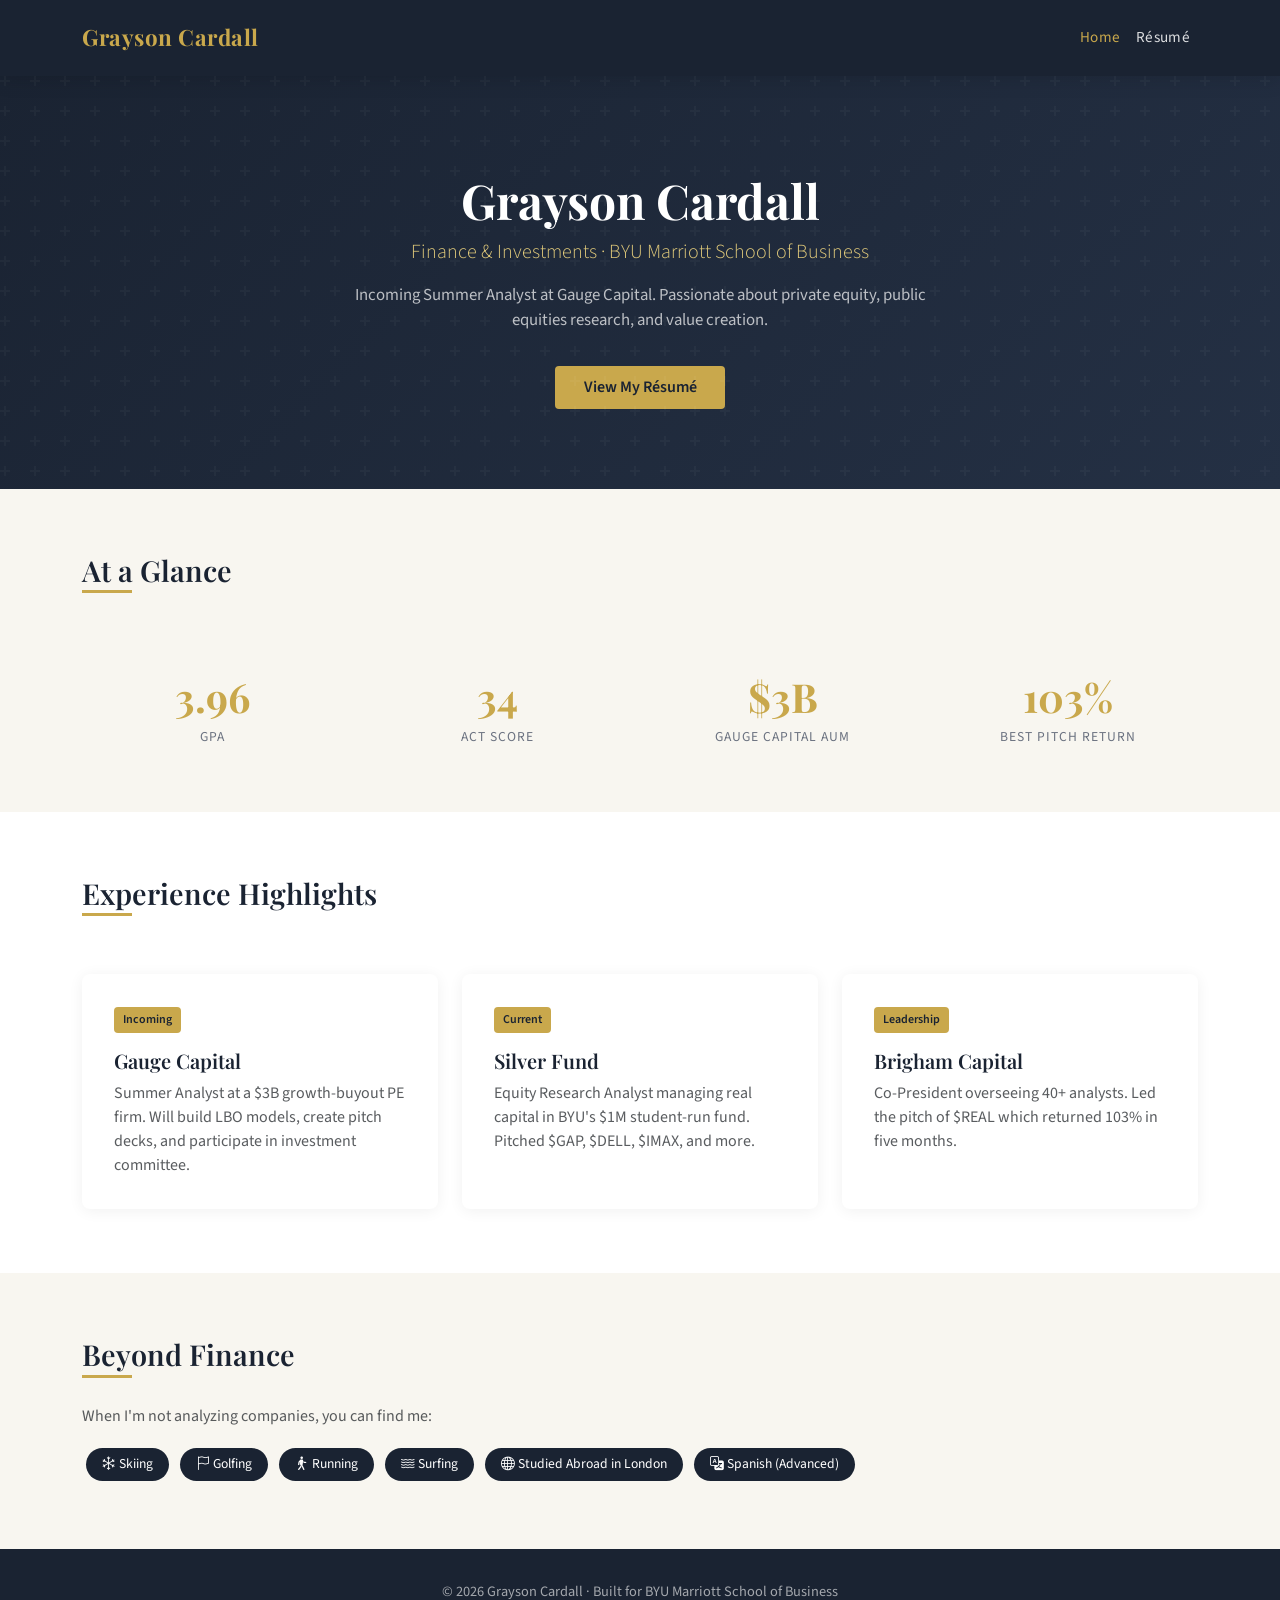
==== index.html @ 820ffe0b "Add files via upload" ====
<!DOCTYPE html>
<html lang="en">
<head>
  <meta charset="UTF-8">
  <meta name="viewport" content="width=device-width, initial-scale=1.0">
  <title>Grayson Cardall</title>
  <link href="https://cdn.jsdelivr.net/npm/bootstrap@5.3.3/dist/css/bootstrap.min.css" rel="stylesheet">
  <link href="https://cdn.jsdelivr.net/npm/bootstrap-icons@1.11.3/font/bootstrap-icons.min.css" rel="stylesheet">
  <link href="https://fonts.googleapis.com/css2?family=Playfair+Display:wght@400;600;700&family=Source+Sans+3:wght@300;400;600&display=swap" rel="stylesheet">
  <link rel="stylesheet" href="style.css">
</head>
<body>

  <!-- Navbar -->
  <nav class="navbar navbar-expand-lg navbar-dark sticky-top">
    <div class="container">
      <a class="navbar-brand" href="index.html">Grayson Cardall</a>
      <button class="navbar-toggler" type="button" data-bs-toggle="collapse" data-bs-target="#navMenu">
        <span class="navbar-toggler-icon"></span>
      </button>
      <div class="collapse navbar-collapse" id="navMenu">
        <ul class="navbar-nav ms-auto">
          <li class="nav-item"><a class="nav-link active" href="index.html">Home</a></li>
          <li class="nav-item"><a class="nav-link" href="resume.html">Résumé</a></li>
        </ul>
      </div>
    </div>
  </nav>

  <!-- Hero -->
  <section class="hero text-center">
    <div class="container">
      <h1>Grayson Cardall</h1>
      <p class="lead">Finance &amp; Investments · BYU Marriott School of Business</p>
      <p class="tagline mx-auto">Incoming Summer Analyst at Gauge Capital. Passionate about private equity, public equities research, and value creation.</p>
      <a href="resume.html" class="btn btn-gold mt-3">View My Résumé</a>
    </div>
  </section>

  <!-- At a Glance -->
  <section>
    <div class="container">
      <h2 class="section-title">At a Glance</h2>
      <div class="row text-center mt-4 g-4">
        <div class="col-md-3 col-6">
          <div class="stat-number">3.96</div>
          <div class="stat-label">GPA</div>
        </div>
        <div class="col-md-3 col-6">
          <div class="stat-number">34</div>
          <div class="stat-label">ACT Score</div>
        </div>
        <div class="col-md-3 col-6">
          <div class="stat-number">$3B</div>
          <div class="stat-label">Gauge Capital AUM</div>
        </div>
        <div class="col-md-3 col-6">
          <div class="stat-number">103%</div>
          <div class="stat-label">Best Pitch Return</div>
        </div>
      </div>
    </div>
  </section>

  <!-- Experience Highlights -->
  <section style="background: white;">
    <div class="container">
      <h2 class="section-title">Experience Highlights</h2>
      <div class="row g-4 mt-2">
        <div class="col-md-4">
          <div class="card card-highlight h-100">
            <div class="card-body">
              <span class="badge-gold mb-3 d-inline-block">Incoming</span>
              <h5>Gauge Capital</h5>
              <p class="text-muted mb-0">Summer Analyst at a $3B growth-buyout PE firm. Will build LBO models, create pitch decks, and participate in investment committee.</p>
            </div>
          </div>
        </div>
        <div class="col-md-4">
          <div class="card card-highlight h-100">
            <div class="card-body">
              <span class="badge-gold mb-3 d-inline-block">Current</span>
              <h5>Silver Fund</h5>
              <p class="text-muted mb-0">Equity Research Analyst managing real capital in BYU's $1M student-run fund. Pitched $GAP, $DELL, $IMAX, and more.</p>
            </div>
          </div>
        </div>
        <div class="col-md-4">
          <div class="card card-highlight h-100">
            <div class="card-body">
              <span class="badge-gold mb-3 d-inline-block">Leadership</span>
              <h5>Brigham Capital</h5>
              <p class="text-muted mb-0">Co-President overseeing 40+ analysts. Led the pitch of $REAL which returned 103% in five months.</p>
            </div>
          </div>
        </div>
      </div>
    </div>
  </section>

  <!-- Interests -->
  <section>
    <div class="container">
      <h2 class="section-title">Beyond Finance</h2>
      <p class="text-muted mb-3">When I'm not analyzing companies, you can find me:</p>
      <div>
        <span class="interest-tag"><i class="bi bi-snow"></i> Skiing</span>
        <span class="interest-tag"><i class="bi bi-flag"></i> Golfing</span>
        <span class="interest-tag"><i class="bi bi-person-walking"></i> Running</span>
        <span class="interest-tag"><i class="bi bi-water"></i> Surfing</span>
        <span class="interest-tag"><i class="bi bi-globe"></i> Studied Abroad in London</span>
        <span class="interest-tag"><i class="bi bi-translate"></i> Spanish (Advanced)</span>
      </div>
    </div>
  </section>

  <!-- Footer -->
  <footer class="text-center">
    <div class="container">
      <p class="mb-0">&copy; 2026 Grayson Cardall · Built for BYU Marriott School of Business</p>
    </div>
  </footer>

  <script src="https://cdn.jsdelivr.net/npm/bootstrap@5.3.3/dist/js/bootstrap.bundle.min.js"></script>
</body>
</html>
---- style.css ----
/* ============================================
   style.css
   Custom styles for the professional Bootstrap pages
   (index.html and resume.html)
   ============================================ */

/* --- CSS Variables --- */
:root {
  --navy: #1a2332;
  --navy-light: #243044;
  --gold: #c9a84c;
  --gold-light: #e0c97a;
  --cream: #f8f6f0;
  --text-dark: #2c2c2c;
  --text-muted: #6b7280;
}

/* --- Global --- */
body {
  font-family: 'Source Sans 3', sans-serif;
  color: var(--text-dark);
  background: var(--cream);
}

/* --- Navbar --- */
.navbar {
  background: var(--navy) !important;
  padding: 1rem 0;
  box-shadow: 0 2px 20px rgba(0,0,0,0.15);
}

.navbar-brand {
  font-family: 'Playfair Display', serif;
  font-weight: 700;
  font-size: 1.4rem;
  color: var(--gold) !important;
  letter-spacing: 0.5px;
}

.nav-link {
  color: rgba(255,255,255,0.85) !important;
  font-weight: 400;
  font-size: 0.95rem;
  letter-spacing: 0.3px;
  transition: color 0.3s;
}

.nav-link:hover, .nav-link.active {
  color: var(--gold) !important;
}

/* --- Footer (shared) --- */
footer {
  background: var(--navy);
  color: rgba(255,255,255,0.6);
  padding: 2rem 0;
  font-size: 0.9rem;
}

footer a {
  color: var(--gold);
  text-decoration: none;
}

/* ============================================
   INDEX PAGE STYLES
   ============================================ */

/* Hero */
.hero {
  background: linear-gradient(135deg, var(--navy) 0%, var(--navy-light) 100%);
  color: white;
  padding: 6rem 0 5rem;
  position: relative;
  overflow: hidden;
}

.hero::after {
  content: '';
  position: absolute;
  top: 0; right: 0; bottom: 0; left: 0;
  background: url("data:image/svg+xml,%3Csvg width='60' height='60' viewBox='0 0 60 60' xmlns='http://www.w3.org/2000/svg'%3E%3Cg fill='none' fill-rule='evenodd'%3E%3Cg fill='%23ffffff' fill-opacity='0.03'%3E%3Cpath d='M36 34v-4h-2v4h-4v2h4v4h2v-4h4v-2h-4zm0-30V0h-2v4h-4v2h4v4h2V6h4V4h-4zM6 34v-4H4v4H0v2h4v4h2v-4h4v-2H6zM6 4V0H4v4H0v2h4v4h2V6h4V4H6z'/%3E%3C/g%3E%3C/g%3E%3C/svg%3E");
}

.hero h1 {
  font-family: 'Playfair Display', serif;
  font-weight: 700;
  font-size: 3rem;
  margin-bottom: 0.5rem;
  position: relative;
  z-index: 1;
}

.hero .lead {
  font-weight: 300;
  font-size: 1.25rem;
  color: var(--gold-light);
  position: relative;
  z-index: 1;
}

.hero .tagline {
  font-size: 1.05rem;
  color: rgba(255,255,255,0.7);
  margin-top: 1rem;
  max-width: 600px;
  position: relative;
  z-index: 1;
}

/* Section titles */
.section-title {
  font-family: 'Playfair Display', serif;
  font-weight: 600;
  font-size: 1.8rem;
  color: var(--navy);
  margin-bottom: 2rem;
  position: relative;
  display: inline-block;
}

.section-title::after {
  content: '';
  position: absolute;
  bottom: -6px;
  left: 0;
  width: 50px;
  height: 3px;
  background: var(--gold);
}

section {
  padding: 4rem 0;
}

/* Cards */
.card-highlight {
  border: none;
  border-radius: 8px;
  box-shadow: 0 2px 15px rgba(0,0,0,0.06);
  transition: transform 0.3s, box-shadow 0.3s;
  background: white;
}

.card-highlight:hover {
  transform: translateY(-4px);
  box-shadow: 0 8px 30px rgba(0,0,0,0.1);
}

.card-highlight .card-body {
  padding: 2rem;
}

.card-highlight h5 {
  font-family: 'Playfair Display', serif;
  color: var(--navy);
  font-weight: 600;
}

.badge-gold {
  background: var(--gold);
  color: var(--navy);
  font-weight: 600;
  font-size: 0.75rem;
  padding: 0.35em 0.75em;
  border-radius: 4px;
}

/* Stats */
.stat-number {
  font-family: 'Playfair Display', serif;
  font-size: 2.5rem;
  font-weight: 700;
  color: var(--gold);
}

.stat-label {
  font-size: 0.85rem;
  color: var(--text-muted);
  text-transform: uppercase;
  letter-spacing: 1px;
}

/* Buttons */
.btn-gold {
  background: var(--gold);
  color: var(--navy);
  font-weight: 600;
  border: none;
  padding: 0.6rem 1.8rem;
  border-radius: 4px;
  transition: background 0.3s;
}

.btn-gold:hover {
  background: var(--gold-light);
  color: var(--navy);
}

/* Interest tags */
.interest-tag {
  display: inline-block;
  background: var(--navy);
  color: white;
  padding: 0.4rem 1rem;
  border-radius: 20px;
  font-size: 0.85rem;
  margin: 0.25rem;
}

/* ============================================
   RESUME PAGE STYLES
   ============================================ */

/* Resume header */
.resume-header {
  background: linear-gradient(135deg, var(--navy) 0%, var(--navy-light) 100%);
  color: white;
  padding: 4rem 0 3rem;
}

.resume-header h1 {
  font-family: 'Playfair Display', serif;
  font-weight: 700;
  font-size: 2.5rem;
}

.resume-header .contact-info {
  color: rgba(255,255,255,0.7);
  font-size: 0.95rem;
}

.resume-header .contact-info a {
  color: var(--gold-light);
  text-decoration: none;
}

/* Resume body */
.resume-body {
  max-width: 900px;
  margin: 0 auto;
  padding: 3rem 1rem;
}

.resume-section {
  margin-bottom: 2.5rem;
}

.resume-section-title {
  font-family: 'Playfair Display', serif;
  font-weight: 600;
  font-size: 1.4rem;
  color: var(--navy);
  text-transform: uppercase;
  letter-spacing: 1.5px;
  border-bottom: 2px solid var(--gold);
  padding-bottom: 0.5rem;
  margin-bottom: 1.5rem;
}

/* Resume entries */
.resume-entry {
  margin-bottom: 1.8rem;
}

.entry-header {
  display: flex;
  justify-content: space-between;
  align-items: baseline;
  flex-wrap: wrap;
  margin-bottom: 0.15rem;
}

.entry-company {
  font-weight: 600;
  font-size: 1.05rem;
  color: var(--navy);
}

.entry-location {
  color: var(--text-muted);
  font-size: 0.9rem;
}

.entry-sub {
  display: flex;
  justify-content: space-between;
  align-items: baseline;
  flex-wrap: wrap;
  margin-bottom: 0.5rem;
}

.entry-title {
  font-style: italic;
  color: var(--text-dark);
}

.entry-dates {
  color: var(--text-muted);
  font-size: 0.9rem;
}

.entry-detail {
  color: var(--navy-light);
  font-size: 0.85rem;
  margin-bottom: 0.4rem;
  font-style: italic;
}

.resume-entry ul {
  padding-left: 1.2rem;
  margin: 0;
}

.resume-entry ul li {
  margin-bottom: 0.35rem;
  font-size: 0.95rem;
  color: #444;
}

/* Skill badges */
.skill-badge {
  display: inline-block;
  background: var(--navy);
  color: white;
  padding: 0.3rem 0.9rem;
  border-radius: 20px;
  font-size: 0.85rem;
  margin: 0.2rem;
}

.highlight-item {
  display: flex;
  align-items: flex-start;
  gap: 0.5rem;
  margin-bottom: 0.4rem;
  font-size: 0.95rem;
  color: #444;
}

.highlight-item i {
  color: var(--gold);
  margin-top: 0.2rem;
  flex-shrink: 0;
}
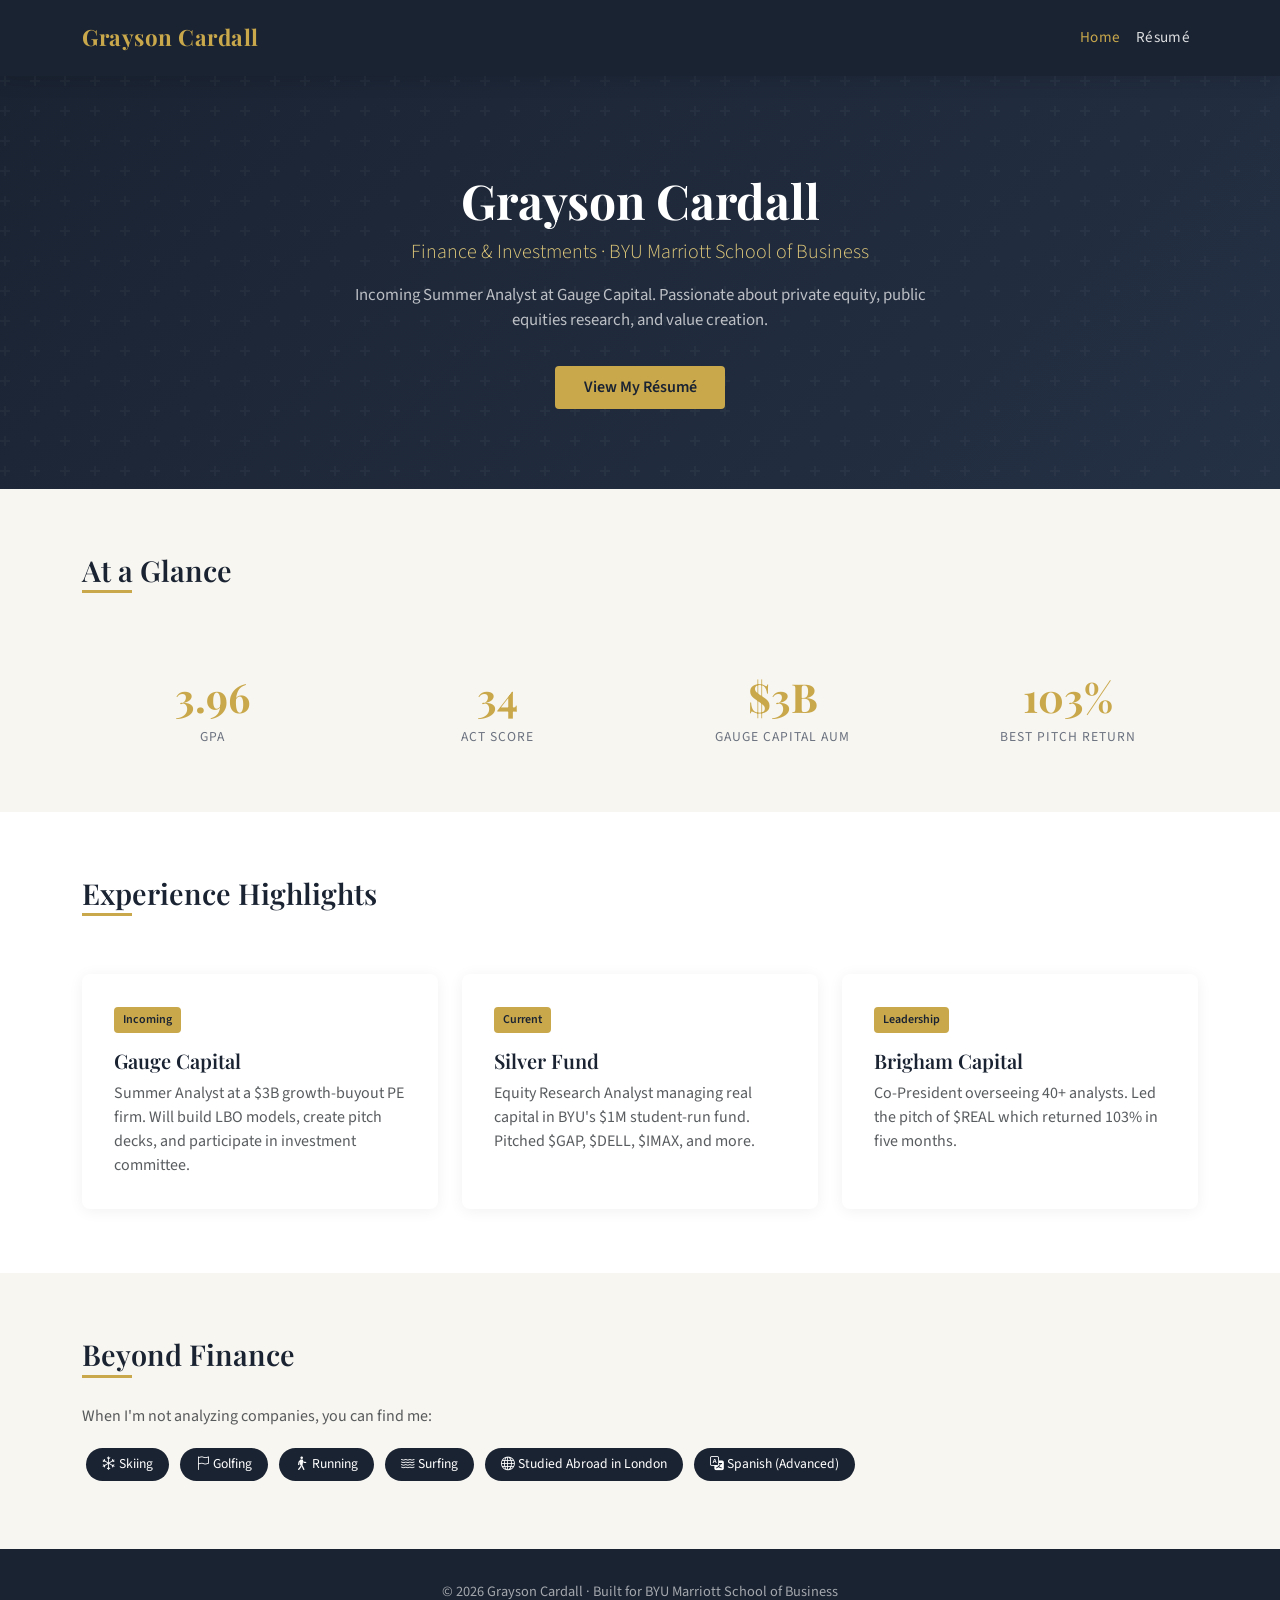
==== commit dcb09191: "Add files via upload" ====
--- a/index.html
+++ b/index.html
@@ -33,7 +33,7 @@
       <h1>Grayson Cardall</h1>
       <p class="lead">Finance &amp; Investments · BYU Marriott School of Business</p>
       <p class="tagline mx-auto">Incoming Summer Analyst at Gauge Capital. Passionate about private equity, public equities research, and value creation.</p>
-      <a href="resume.html" class="btn btn-gold mt-3">View My Résumé</a>
+      <a href="resume.html" class="btn btn-gold mt-3" style="position:relative; z-index:1;">View My Résumé</a>
     </div>
   </section>
 
